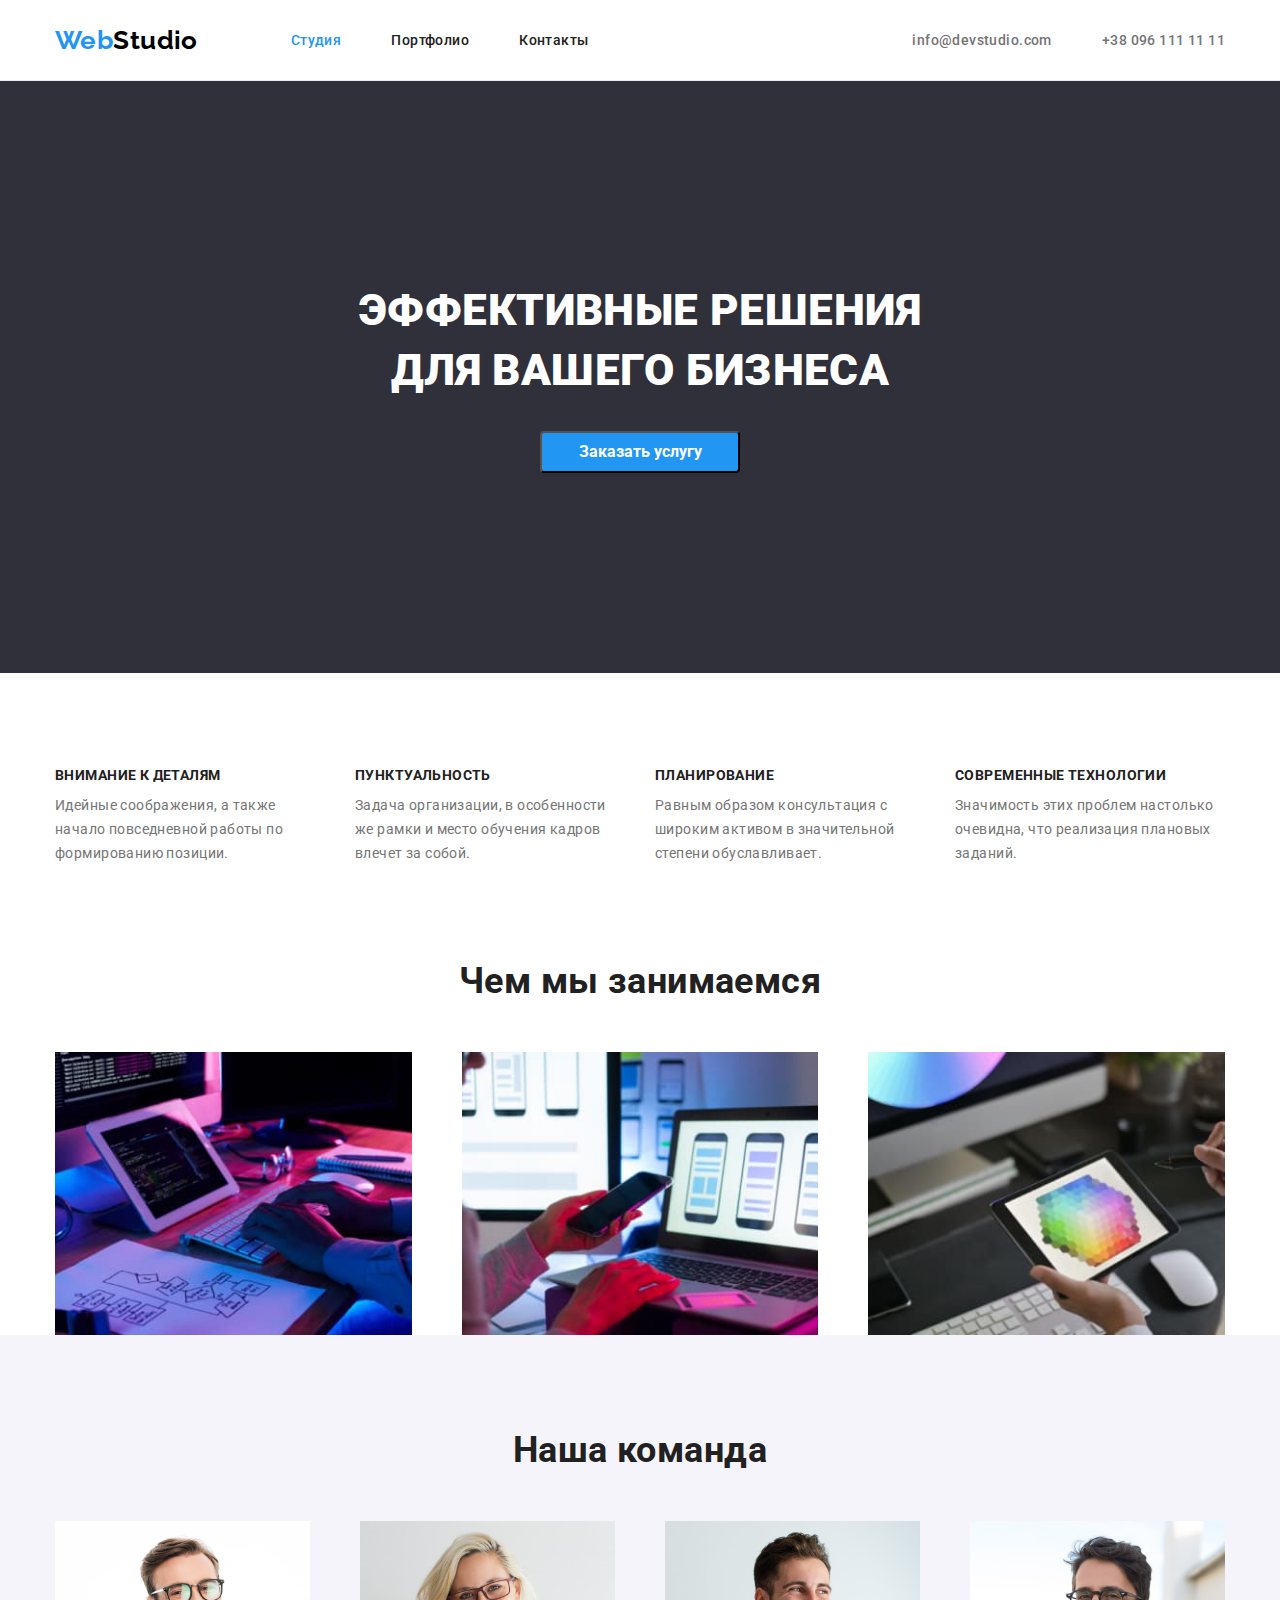
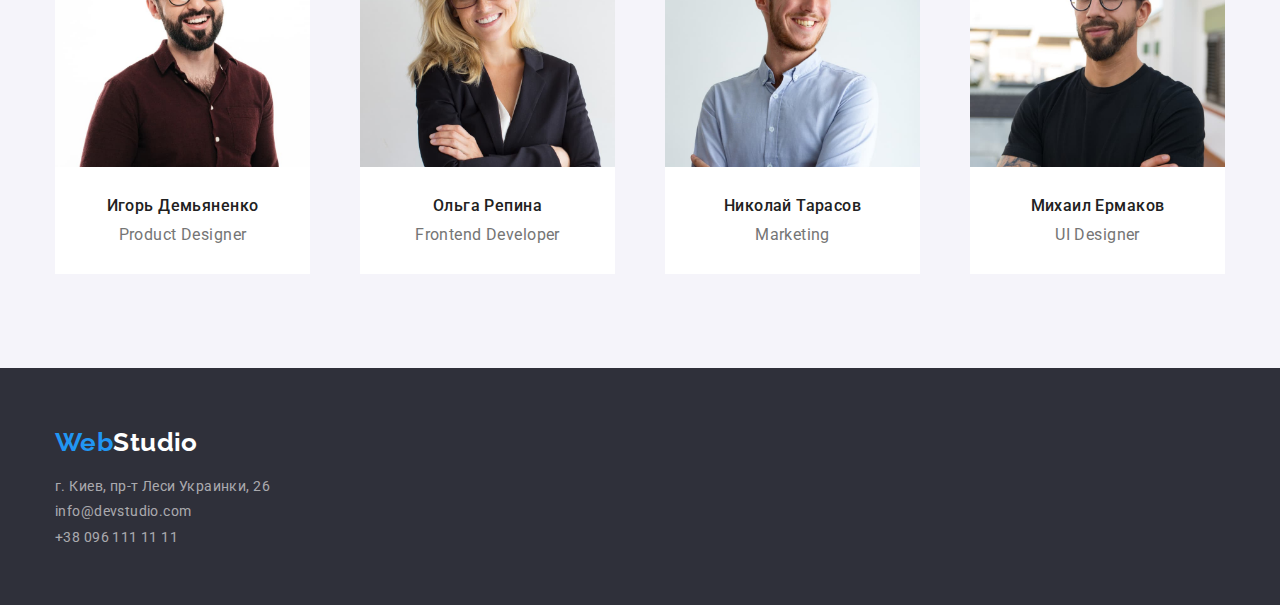
==== index.html @ a9ba1014 "перенос информации дз3" ====
<!DOCTYPE html>
<html lang="ru">

<head>
    <meta charset="UTF-8">
    <meta http-equiv="X-UA-Compatible" content="IE=edge">
    <meta name="viewport" content="width=, initial-scale=1.0">
    <title>WebStudio</title>
    <link rel="preconnect" href="https://fonts.googleapis.com">
    <link rel="preconnect" href="https://fonts.gstatic.com" crossorigin>
    <link
        href="https://fonts.googleapis.com/css2?family=Raleway:wght@700&family=Roboto:wght@400;500;700;900&display=swap"
        rel="stylesheet">
    <link rel="stylesheet"
        href="https://cdnjs.cloudflare.com/ajax/libs/modern-normalize/1.1.0/modern-normalize.min.css">
    <link rel="stylesheet" href="./css/style.css">
</head>

    <body> 
        
            <header class="header">
                <div class="conteiner header-second">
                    <nav class="site-nav">
                        <a href="/" class=logo><span class="logo-color">Web</span>Studio</a>
                        <ul class="list list-nav">
                            <li class="link-header"><a href="./index.html" class="link current">Студия</a></li>
                            <li class="link-header"><a href="./portfolio.html" class="link">Портфолио</a></li>
                            <li class="link-header"><a href="/" class="link">Контакты</a></li>
                        </ul>
                    
                    </nav>
                    
                    <ul class="lists">                    
                            <li class="link-header"> <a href="mailto:info@devstudio.com" class="list user">info@devstudio.com</a></li>
                            <li class="link-header"><a href="tel:+380961111111" class="list user">+38 096 111 11 11</a></li>                  
                        
                    </ul>
                </div>
                
            
            </header>
                    
        

        <main>
            <!--Герой-->
            
                <section class="hero">
                    <div class="conteiner">
                        <h1 class="hero-title">Эффективные решения <br> для вашего бизнеса</h1>
                        <button type="button" class="button"> Заказать услугу</button>
                    </div>                    
                
                </section>
            
            
            <!--Преимущества-->
            
                <section class="section feature-section">
                    <div class="conteiner">
                        <ul class="feature-list list">
                            <li class="item">
                                <h3 class="title">Внимание к деталям</h3>
                                <p class="text">Идейные соображения, а также начало повседневной работы по формированию позиции.
                                </p>
                            </li>
                            <li class="item">
                                <h3 class="title">Пунктуальность</h3>
                                <p class="text">Задача организации, в особенности же рамки и место обучения кадров влечет за
                                    собой.
                                </p>
                            </li>
                            <li class="item">
                                <h3 class="title">Планирование</h3>
                                <p class="text">Равным образом консультация с широким активом в значительной степени
                                    обуславливает.
                                </p>
                            </li>
                            <li class="item">
                                <h3 class="title">Современные технологии</h3>
                                <p class="text">Значимость этих проблем настолько очевидна, что реализация плановых заданий.</p>
                            </li>
                        
                        </ul>
                    </div>
                    
                </section>
            
            
            <!--Примеры работ-->
            
                <section class="section works">
                    <div class="conteiner">
                        <h2 class="section-title">Чем мы занимаемся</h2>
                        <ul class="list card-set">
                            <li class="card"><img src="./images/box1.jpg" alt="версия для компьютера" width="370">
                            </li>
                                
                            <li class="card"> <a href=""><img src="./images/box2.jpg" alt="версия для телефона" width="370"></a>
                        
                            </li>
                            <li class="card"><a href=""><img src="./images/box3.jpg" alt="версия для планшета" width="370"></a>
                        
                            </li>
                        </ul>
                    </div>
                    
                </section>
            
            
            <!--Наша команда-->
            
                <section class="team">
                    <div class="conteiner">
                        <h2 class="section-title">Наша команда</h2>
                        <ul class="list card-names">
                            <li class="names">
                                <img src="./images/img1.jpg" alt="фото Игоря Демьяненко" width="270">
                                <div class="card-contant">
                                    <h3 class="name">Игорь Демьяненко</h3>
                                    <p class="post">Product Designer</p>
                                </div>
                        
                            </li>
                            <li class="names">
                                <img src="./images/img2.jpg" alt="фото Ольги Репиной" width="270">
                                <div class="card-contant">
                                    <h3 class="name">Ольга Репина</h3>
                                    <p class="post">Frontend Developer</p>
                                </div>
                                    
                        
                        
                            </li>
                            <li class="names">
                                <img src="./images/img3.jpg" alt="фото Николая Тарасова" width="270">
                                <div class="card-contant">
                                    <h3 class="name">Николай Тарасов</h3>
                                    <p class="post">Marketing</p>
                                </div>
                        
                            </li>
                            <li class="names">
                                <img src="./images/img4.jpg" alt="фото Михаила Ермакова" width="270">
                                <div class="card-contant">
                                    <h3 class="name">Михаил Ермаков</h3>
                                    <p class="post">UI Designer</p>
                                </div>
                        
                            </li>
                        </ul>
                    </div>
                    
                </section>
            
            
        </main>
        <!--Футер-->
        
            <footer class="footer">
                <div class="conteiner">
                    <a href="/" class="footer-logo"><span class="logo-color">Web</span>Studio</a>
                    <address class="address">
                        <span class="footer-link">г. Киев, пр-т Леси Украинки, 26</span> 
                        <a href="mailto:info@devstudio.com" class="footer-link">info@devstudio.com</a>
                        <a href="tel:+380961111111" class="footer-link">+38 096 111 11 11</a>
                    </address>
                </div>               
            
            </footer>
        
        

    </body>


</html>
---- css/style.css ----
/* основной цвет  #757575* */
/* вторичный цвет #212121* /
/* цвет фона  #E5E5E5*/
/* вторичный цвет фона  2F303A*/
/* цвет в хутуре rgb(0, 0, 0, 0.2) */
/* акцент 2196F3*/

:root {
  --primary-text-color: #757575;
  --title-text-color: #212121;
  --primary-bg-color: #ffffff;
  --secondary-bg-color: #2f303a;
  --accent: #2196f3;
}
/* общие свойства */
body {
  background-color: var(--primary-bg-color);
  color: var(--primary-text-color);
  font-family: Roboto, sans-serif;
  font-weight: 400;
  font-size: 14px;
  letter-spacing: 0.03em;
}
.conteiner {
  margin-left: auto;
  margin-right: auto;
  width: 1200px;
  padding: 0 15px;
}

img {
  display: block;
  max-width: 100%;
  height: auto;
}

.list {
  list-style: none;
}

/* хедер */
.header {
  border-bottom: 1px solid #ececec;
}
.header-second {
  display: flex;
}

.logo {
  display: flex;
  align-items: center;
  color: #000000;
  font-family: Raleway, sans-serif;
  font-weight: 700;
  font-size: 26px;
  line-height: 1.19;
  text-decoration: none;
  margin-right: 93px;
}
.logo-color {
  color: var(--accent);
}

.lists {
  display: flex;
  align-items: center;
  padding-left: 0px;
  list-style: none;
  margin: 0 0 0 auto;
}

.user {
  display: flex;
  align-items: center;
  color: var(--primary-text-color);
  font-weight: 500;
  font-size: 14px;
  padding-top: 32px;
  padding-bottom: 32px;
  text-decoration: none;
}

.user:hover {
  color: var(--accent);
}
.link-header {
  margin: 0 0 0 50px;
}
.link-header:first-child {
  margin-left: 0;
}

/* Навигация */
.site-nav {
  display: flex;
}
.list-nav {
  padding-left: 0px;
  display: flex;
  align-items: center;
  color: var(--title-text-color);
  margin: 0;
}

.site-nav .link:hover,
.site-nav .link.current {
  color: var(--accent);
}

.link {
  display: flex;
  align-items: center;
  color: var(--title-text-color);
  font-weight: 500;
  font-size: 14px;
  line-height: 1.17;
  text-decoration: none;
  padding-top: 32px;
  padding-bottom: 32px;
}

/* Герой */

.hero {
  background-color: var(--secondary-bg-color);
  padding-top: 200px;
  padding-bottom: 200px;
  text-align: center;
}

.hero-title {
  color: #ffffff;
  font-weight: 900;
  font-size: 44px;
  line-height: 1.36;
  text-transform: uppercase;
  margin-top: 0;
  margin-bottom: 30px;
}
.button {
  color: var(--primary-bg-color);
  background-color: var(--accent);
  font-weight: 700;
  font-size: 16px;
  width: 200px;
  padding: 10px 32px;
  border-radius: 4px;
  cursor: pointer;
  box-sizing: border-box;
}
.button:hover,
.button:focus {
  background-color: #188ce8;
}

/* Секция */

.section {
  display: block;
}
.section-title {
  color: var(--title-text-color);
  font-weight: 700;
  font-size: 36px;
  line-height: 1.17;
  text-align: center;
  margin-top: 0;
  margin-bottom: 50px;
}

/* Преимущества */

.visually-hidden {
  position: absolute;
  clip: rect(0 0 0 0);
  width: 1px;
  height: 1px;
  margin: -1px;
}
.feature-section {
  padding-top: 94px;
}

.feature-list {
  display: flex;
  padding-left: 0px;
  margin-top: 0;
  margin-bottom: 0;
}
.feature-list > .item {
  width: 270px;
  margin-left: 30px;
}
.feature-list > .item:first-child {
  margin-left: 0;
}

.feature-list .title {
  color: var(--title-text-color);
  font-weight: 700;
  font-size: 14px;
  line-height: 1.17;
  text-transform: uppercase;
  margin-top: 0;
  margin-bottom: 0;
  padding: 0;
  margin-bottom: 10px;
}
.feature-list .text {
  color: var(--primary-text-color);
  font-weight: 400;
  font-size: 14px;
  line-height: 1.71;
  margin-top: 0;
  margin-bottom: 0;
  padding: 0;
}

/* Примеры работ */
.works {
  padding-top: 94px;
}

.card-set {
  display: flex;
  padding: 0;
  margin: 0;
}
.card-set > .card {
  margin-left: 50px;
}
.card-set > .card:first-child {
  margin-left: 0;
}

/* Наша команда */

.team {
  background-color: #f5f4fa;
  display: flex;
  padding-top: 94px;
  padding-bottom: 94px;
}
.card-contant {
  padding-top: 30px;
  padding-bottom: 30px;
  text-align: center;
  background: #ffffff;
}
.card-names {
  display: flex;

  padding: 0;
  margin: 0;
  border: #f5f4fa;
}
.card-names > .names {
  margin-left: 50px;
}
.card-names > .names:first-child {
  margin-left: 0;
}

.name {
  color: var(--title-text-color);
  font-size: 16px;
  font-weight: 500;
  line-height: 1.17;
  margin: 0 0 10px 0;
}
.post {
  color: var(--primary-text-color);
  font-size: 16px;
  font-weight: 400;
  line-height: 1.17;
  margin: 0;
}

/* футер */
.footer {
  background-color: #2f303a;
  padding-top: 60px;
  padding-bottom: 60px;
}
.footer-logo {
  display: flex;
  align-items: center;
  color: #ffffff;
  font-family: Raleway, sans-serif;
  font-weight: 700;
  font-size: 26px;
  text-decoration: none;
  margin: 0;
}

.address {
  color: #ffffff;
  font-size: 14px;
  font-style: normal;
  display: block;
  margin-top: 20px;
}
.footer-link {
  color: rgba(255, 255, 255, 0.6);
  font-size: 14px;
  font-weight: 400;
  line-height: 1.17;
  text-decoration: none;
  display: block;
  margin-bottom: 9px;
}
.footer-link:last-child {
  margin-bottom: 0;
}
/* Портфолио */
.portfolio {
  background-color: #ffffff;
  padding-top: 94px;
  padding-bottom: 94px;
}
.first {
  display: flex;
  justify-content: center;
  margin: 0;
}

.filtr {
  background-color: #f5f4fa;
  padding: 6px 22px;
  border-radius: 0;
}
.portfolio-button {
  margin-left: 8px;
}
.portfolio-button:first-child {
  margin-left: 0;
}

.filtr:hover,
.filtr:focus {
  background-color: var(--accent);
  color: #ffffff;
}
.card-cont > .title {
  color: var(--title-text-color);
  font-size: 18px;
  font-weight: 700;
  line-height: 2;
  margin: 0;
  padding: 0;
}
.description {
  color: var(--primary-text-color);
  font-weight: 400;
  font-size: 16px;
  line-height: 1.88;
  margin: 0;
  padding: 0;
}

.currents {
  color: var(--primary-bg-color);
  background-color: var(--accent);
}

.second {
  list-style: none;
  display: flex;
  flex-wrap: wrap;
  padding-top: 34px;
  margin-left: -30px;
  margin-top: -30px;
}
.second > .filtrs {
  flex-basis: calc(100% / 3-30px);
  margin-left: 30px;
  margin-top: 30px;
}
.card-cont {
  padding: 20px 24px;
}
.card-cont > .title {
  margin: 0 0 4px 0;
  padding: 0;
}
.card-cont > .description {
  margin: 0;
}
.links {
  text-decoration: none;
}
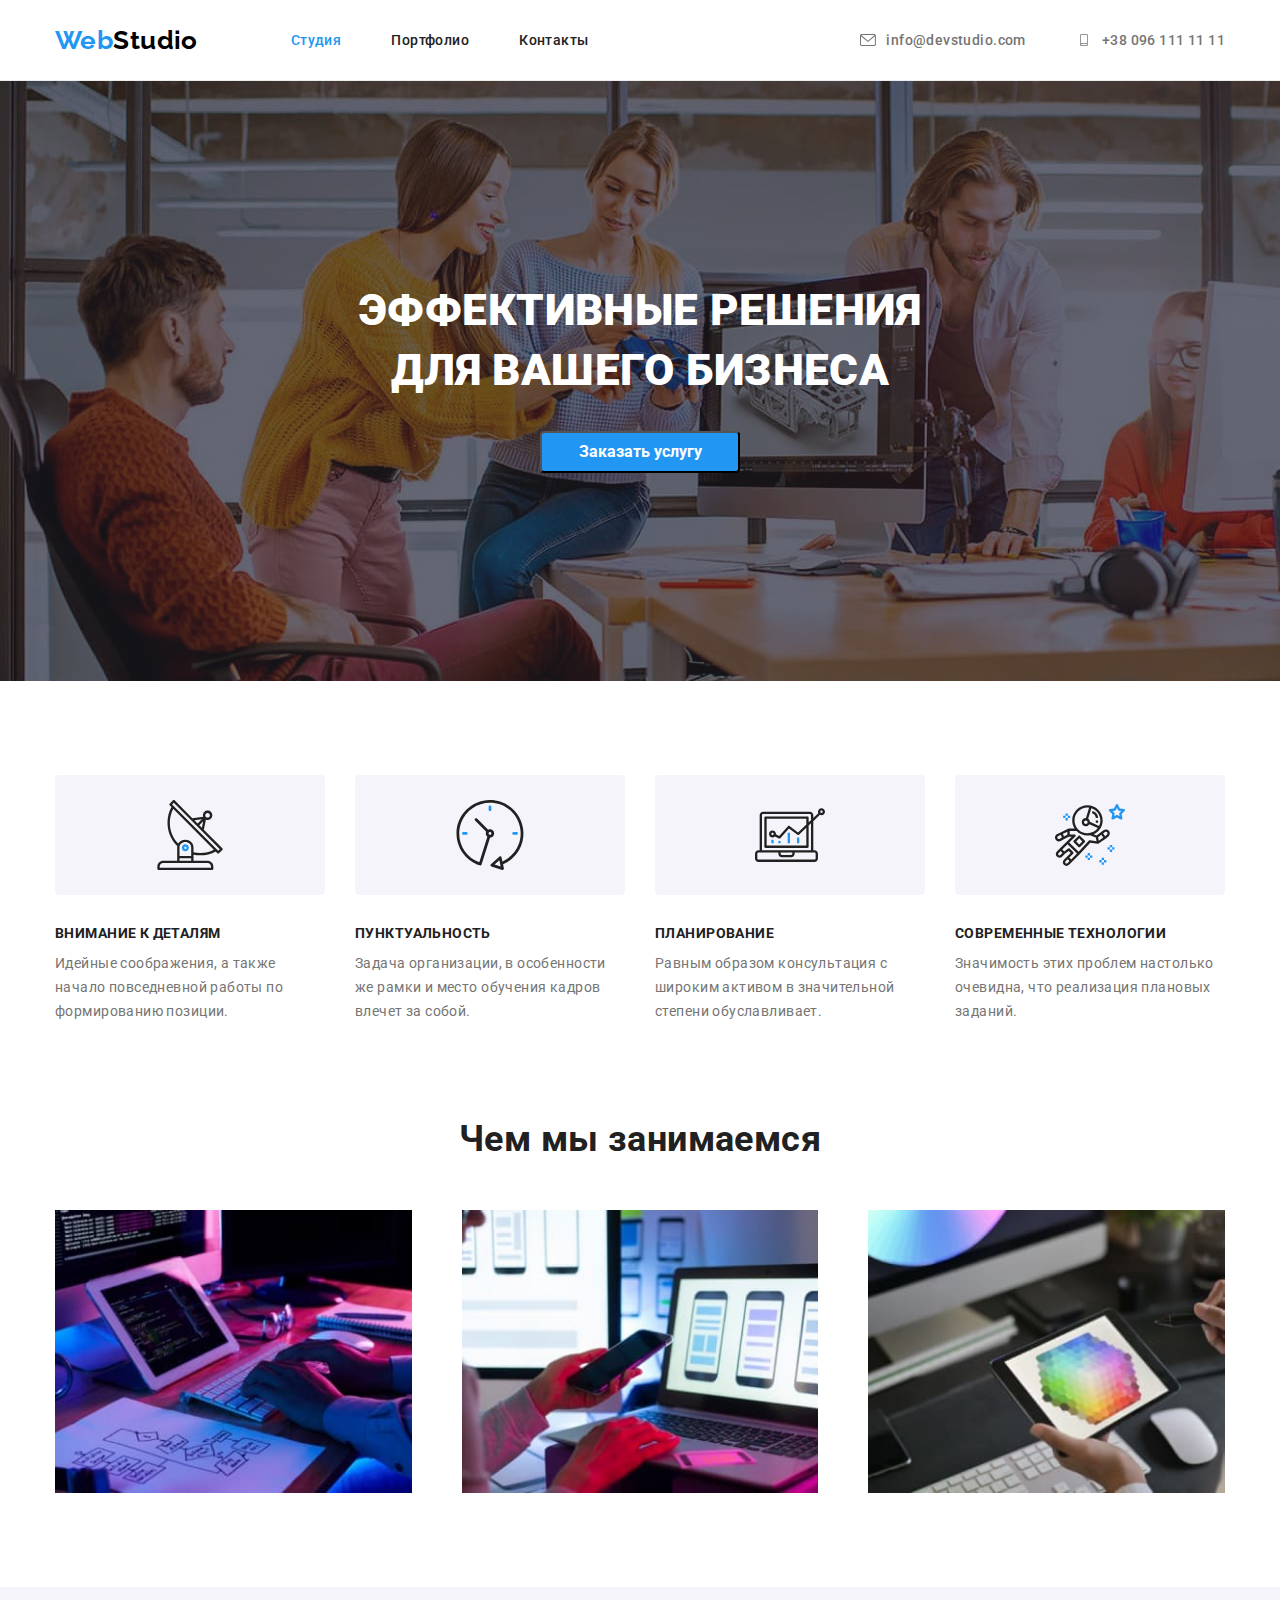
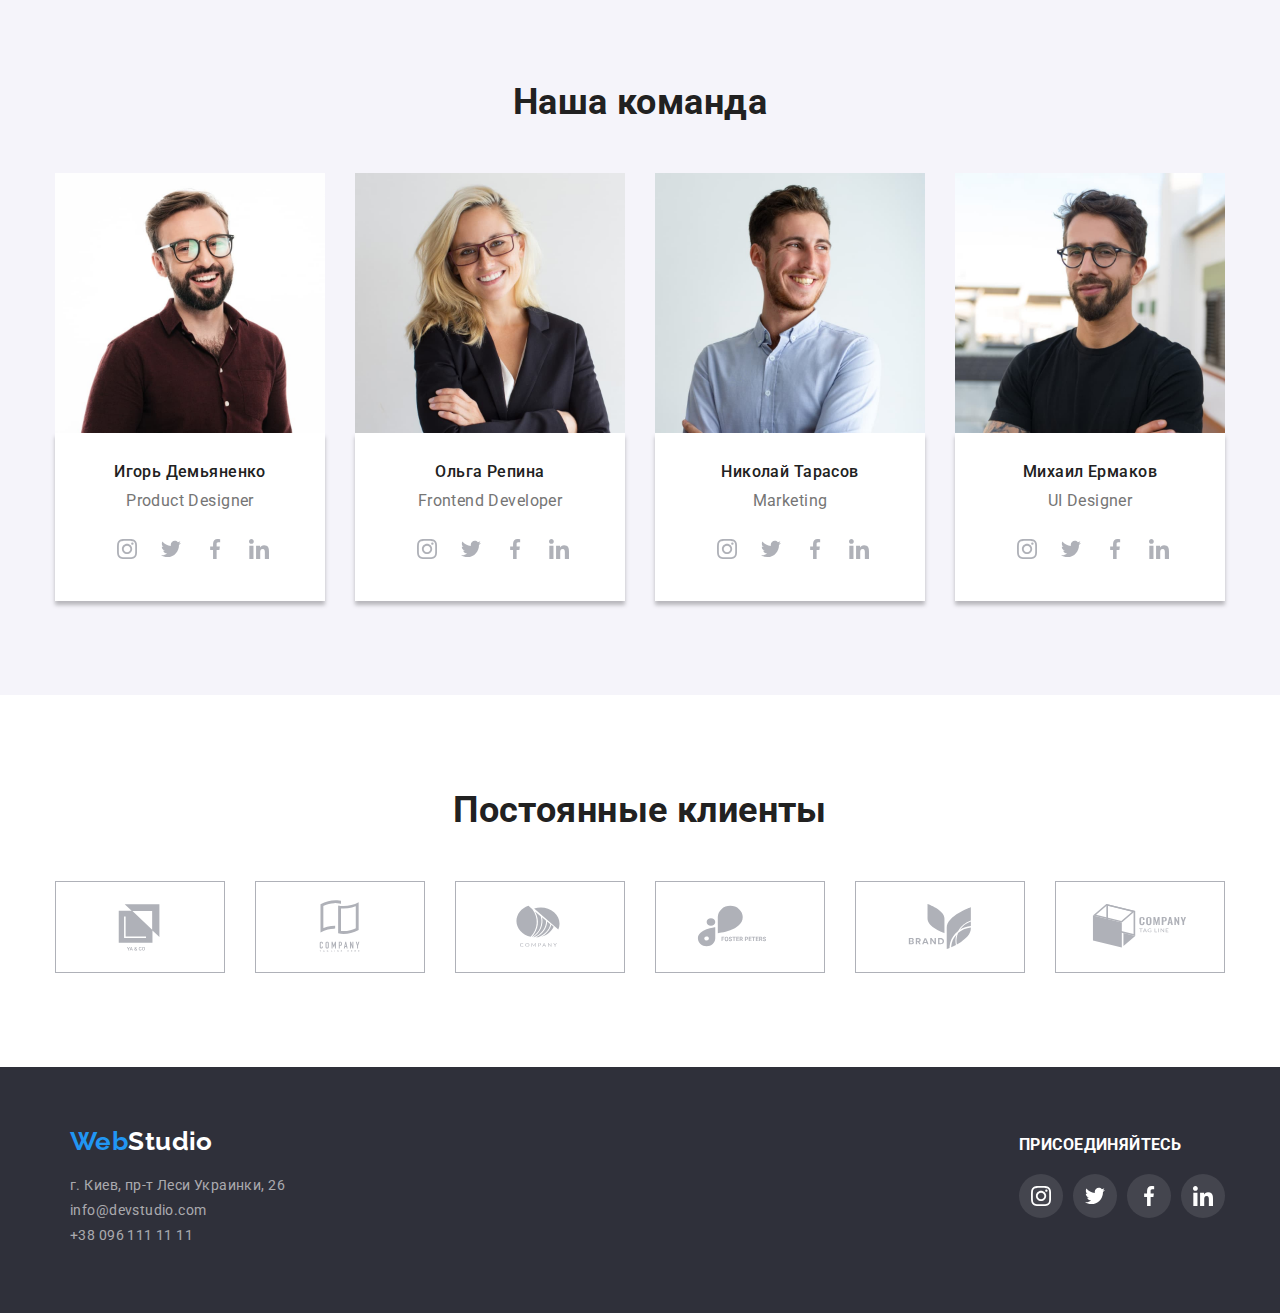
==== commit d5012ac5: "добавление иконок и картинки герою" ====
--- a/index.html
+++ b/index.html
@@ -30,9 +30,22 @@
                     
                     </nav>
                     
-                    <ul class="lists">                    
-                            <li class="link-header"> <a href="mailto:info@devstudio.com" class="list user">info@devstudio.com</a></li>
-                            <li class="link-header"><a href="tel:+380961111111" class="list user">+38 096 111 11 11</a></li>                  
+                    <ul class="lists ">                    
+                            <li class="link-header">
+                                <a href="mailto:info@devstudio.com" class="list user">
+                                    <svg class="link-icon ">
+                                        <use href="./images/sprite.svg#icon-envelope"></use>
+                                    </svg>
+                                    info@devstudio.com
+                                </a>
+                            </li>
+                            <li class="link-header ">
+                                <a href="tel:+380961111111" class="list user">
+                                <svg class="link-icon">
+                                    <use href="./images/sprite.svg#icon-smartphone"></use>
+                                </svg>+38 096 111 11 11
+                            </a>
+                            </li>                  
                         
                     </ul>
                 </div>
@@ -60,23 +73,45 @@
                     <div class="conteiner">
                         <ul class="feature-list list">
                             <li class="item">
+                                <div class="icon-list">
+                                    <svg class="feature-icon">
+                                        <use href="./images/sprite.svg#icon-antenna"></use>
+                                    </svg>
+                                </div>
+                                
                                 <h3 class="title">Внимание к деталям</h3>
                                 <p class="text">Идейные соображения, а также начало повседневной работы по формированию позиции.
                                 </p>
                             </li>
                             <li class="item">
+                                <div class="icon-list">
+                                    <svg class="feature-icon">
+                                        <use href="./images/sprite.svg#icon-clock"></use>
+                                    </svg>
+                                </div>                                
                                 <h3 class="title">Пунктуальность</h3>
                                 <p class="text">Задача организации, в особенности же рамки и место обучения кадров влечет за
                                     собой.
                                 </p>
                             </li>
                             <li class="item">
+                                <div class="icon-list">
+                                    <svg class="feature-icon">
+                                        <use href="./images/sprite.svg#icon-diagram"></use>
+                                    </svg>
+                                </div>
+                                
                                 <h3 class="title">Планирование</h3>
                                 <p class="text">Равным образом консультация с широким активом в значительной степени
                                     обуславливает.
                                 </p>
                             </li>
                             <li class="item">
+                                <div class="icon-list">
+                                    <svg class="feature-icon">
+                                        <use href="./images/sprite.svg#icon-astronaut"></use>
+                                    </svg>
+                                </div>                                
                                 <h3 class="title">Современные технологии</h3>
                                 <p class="text">Значимость этих проблем настолько очевидна, что реализация плановых заданий.</p>
                             </li>
@@ -119,7 +154,38 @@
                                 <div class="card-contant">
                                     <h3 class="name">Игорь Демьяненко</h3>
                                     <p class="post">Product Designer</p>
-                                </div>
+                                    <ul class="team-soc">
+                                        <li class="team-child">
+                                            <a href="" class="soc-link">
+                                                <svg class="team-icon">
+                                                    <use href="./images/sprite.svg#icon-instagram"></use>
+                                                </svg>
+                                            </a>
+                                        </li>
+                                        <li>
+                                            <a href="" class="soc-link">
+                                                <svg class="team-icon">
+                                                    <use href="./images/sprite.svg#icon-twitter"></use>
+                                                </svg>
+                                            </a>
+                                        </li>
+                                        <li>
+                                            <a href="" class="soc-link">
+                                                <svg class="team-icon">
+                                                    <use href="./images/sprite.svg#icon-facebook"></use>
+                                                </svg>
+                                            </a>
+                                        </li>
+                                        <li>
+                                            <a href="" class="soc-link">
+                                                <svg class="team-icon">
+                                                    <use href="./images/sprite.svg#icon-linkedin"></use>
+                                                </svg>
+                                            </a>
+                                        </li>
+                                    </ul>
+                                </div>
+                                
                         
                             </li>
                             <li class="names">
@@ -127,6 +193,36 @@
                                 <div class="card-contant">
                                     <h3 class="name">Ольга Репина</h3>
                                     <p class="post">Frontend Developer</p>
+                                    <ul class="team-soc">
+                                        <li>
+                                            <a href="" class="soc-link">
+                                                <svg class="team-icon">
+                                                    <use href="./images/sprite.svg#icon-instagram"></use>
+                                                </svg>
+                                            </a>
+                                        </li>
+                                        <li>
+                                            <a href="" class="soc-link">
+                                                <svg class="team-icon">
+                                                    <use href="./images/sprite.svg#icon-twitter"></use>
+                                                </svg>
+                                            </a>
+                                        </li>
+                                        <li>
+                                            <a href="" class="soc-link">
+                                                <svg class="team-icon">
+                                                    <use href="./images/sprite.svg#icon-facebook"></use>
+                                                </svg>
+                                            </a>
+                                        </li>
+                                        <li>
+                                            <a href="" class="soc-link">
+                                                <svg class="team-icon">
+                                                    <use href="./images/sprite.svg#icon-linkedin"></use>
+                                                </svg>
+                                            </a>
+                                        </li>
+                                    </ul>
                                 </div>
                                     
                         
@@ -137,6 +233,36 @@
                                 <div class="card-contant">
                                     <h3 class="name">Николай Тарасов</h3>
                                     <p class="post">Marketing</p>
+                                    <ul class="team-soc">
+                                        <li>
+                                            <a href="" class="soc-link">
+                                                <svg class="team-icon">
+                                                    <use href="./images/sprite.svg#icon-instagram"></use>
+                                                </svg>
+                                            </a>
+                                        </li>
+                                        <li>
+                                            <a href="" class="soc-link">
+                                                <svg class="team-icon">
+                                                    <use href="./images/sprite.svg#icon-twitter"></use>
+                                                </svg>
+                                            </a>
+                                        </li>
+                                        <li>
+                                            <a href="" class="soc-link">
+                                                <svg class="team-icon">
+                                                    <use href="./images/sprite.svg#icon-facebook"></use>
+                                                </svg>
+                                            </a>
+                                        </li>
+                                        <li>
+                                            <a href="" class="soc-link">
+                                                <svg class="team-icon">
+                                                    <use href="./images/sprite.svg#icon-linkedin"></use>
+                                                </svg>
+                                            </a>
+                                        </li>
+                                    </ul>
                                 </div>
                         
                             </li>
@@ -145,12 +271,101 @@
                                 <div class="card-contant">
                                     <h3 class="name">Михаил Ермаков</h3>
                                     <p class="post">UI Designer</p>
+                                    <ul class="team-soc">
+                                        <li>
+                                            <a href=""class="soc-link">
+                                                <svg class="team-icon">
+                                                    <use href="./images/sprite.svg#icon-instagram"></use>
+                                                </svg>
+                                            </a>
+                                        </li>
+                                        <li>
+                                            <a href="" class="soc-link">
+                                                <svg class="team-icon">
+                                                    <use href="./images/sprite.svg#icon-twitter"></use>
+                                                </svg>
+                                            </a>
+                                        </li>
+                                        <li>
+                                            <a href="" class="soc-link">
+                                                <svg class="team-icon">
+                                                    <use href="./images/sprite.svg#icon-facebook"></use>
+                                                </svg>
+                                            </a>
+                                        </li>
+                                        <li>
+                                            <a href="" class="soc-link">
+                                                <svg class="team-icon">
+                                                    <use href="./images/sprite.svg#icon-linkedin"></use>
+                                                </svg>
+                                            </a>
+                                        </li>
+                                    </ul>
                                 </div>
                         
                             </li>
                         </ul>
                     </div>
                     
+                </section>
+
+                <section class="clients">
+                   <div class="conteiner">
+                    <h2 class="section-title">Постоянные клиенты</h2>
+                    <ul class="list card-clients">
+                        <li class="card">
+                            <a href="" class="link-logo">
+                            <svg class="logo-icon">
+                                <use href="./images/sprite.svg#icon-Logo1"></use>
+                            </svg>
+                        </a>
+                        </li>
+                    
+                        <li class="card">
+                            <a href="" class="link-logo">
+                            <svg class="logo-icon">
+                                <use href="./images/sprite.svg#icon-Logo2"></use>
+                            </svg>
+                        </a>
+                    
+                        </li>
+                        <li class="card">
+                            <a href="" class="link-logo">
+                            <svg class="logo-icon">
+                                <use href="./images/sprite.svg#icon-Logo3"></use>
+                            </svg>
+                        </a>
+                    
+                        </li>
+                        <li class="card">
+                            <a href="" class="link-logo">
+                                <svg class="logo-icon">
+                                    <use href="./images/sprite.svg#icon-Logo4"></use>
+                                </svg>
+                            </a>
+                        
+                        </li>
+                        <li class="card">
+                            <a href="" class="link-logo">
+                                <svg class="logo-icon">
+                                    <use href="./images/sprite.svg#icon-Logo5"></use>
+                                </svg>
+                            </a>
+                        
+                        </li>
+                        <li class="card">
+                            <a href="" class="link-logo">
+                                <svg class="logo-icon">
+                                    <use href="./images/sprite.svg#icon-Logo6"></use>
+                                </svg>
+                            </a>
+                        
+                        </li>
+                    </ul>
+
+                   </div>
+
+
                 </section>
             
             
@@ -158,15 +373,50 @@
         <!--Футер-->
         
             <footer class="footer">
-                <div class="conteiner">
+                <div class="conteiner footer-conteiner">
+                <div class="conteiner ">
                     <a href="/" class="footer-logo"><span class="logo-color">Web</span>Studio</a>
                     <address class="address">
-                        <span class="footer-link">г. Киев, пр-т Леси Украинки, 26</span> 
+                        <span class="footer-link">г. Киев, пр-т Леси Украинки, 26</span>
                         <a href="mailto:info@devstudio.com" class="footer-link">info@devstudio.com</a>
                         <a href="tel:+380961111111" class="footer-link">+38 096 111 11 11</a>
                     </address>
-                </div>               
-            
+                </div>
+                <div class="footer-icon">
+                    <p class="title-footer">ПРИСОЕДИНЯЙТЕСЬ</p>
+                    <ul class="footer-soc">
+                        <li class="footer-list">
+                            <a href="" class="footer-links">
+                                <svg class="footer-icons">
+                                    <use href="./images/sprite.svg#icon-instagram"></use>
+                                </svg>
+                            </a>
+                        </li>
+                        <li class="footer-list">
+                            <a href="" class="footer-links">
+                                <svg class="footer-icons">
+                                    <use href="./images/sprite.svg#icon-twitter"></use>
+                                </svg>
+                            </a>
+                        </li>
+                        <li class="footer-list">
+                            <a href="" class="footer-links">
+                                <svg class="footer-icons">
+                                    <use href="./images/sprite.svg#icon-facebook"></use>
+                                </svg>
+                            </a>
+                        </li>
+                        <li class="footer-list">
+                            <a href="" class="footer-links">
+                                <svg class="footer-icons">
+                                    <use href="./images/sprite.svg#icon-linkedin"></use>
+                                </svg>
+                            </a>
+                        </li>
+                    </ul>
+                </div>
+                </div>
+                
             </footer>
         
         
--- a/css/style.css
+++ b/css/style.css
@@ -82,12 +82,23 @@
 
 .user:hover {
   color: var(--accent);
+  fill: var(--accent);
 }
 .link-header {
   margin: 0 0 0 50px;
 }
 .link-header:first-child {
   margin-left: 0;
+}
+.link-icon {
+  width: 16px;
+  height: 12px;
+  fill: var(--primary-text-color);
+  margin-right: 10px;
+}
+.link-icon:hover,
+.link-icon:focus {
+  fill: var(--accent);
 }
 
 /* Навигация */
@@ -122,10 +133,22 @@
 /* Герой */
 
 .hero {
-  background-color: var(--secondary-bg-color);
+  text-align: center;
+  max-width: 1600px;
+  min-height: 600px;
+  margin-left: auto;
+  margin-right: auto;
+  background-color: #c4c4c4;
+  background-image: linear-gradient(
+      to right,
+      rgba(47, 48, 58, 0.4),
+      rgba(47, 48, 58, 0.4)
+    ),
+    url(../images/hero.jpg);
+
+  background-size: cover;
   padding-top: 200px;
   padding-bottom: 200px;
-  text-align: center;
 }
 
 .hero-title {
@@ -169,6 +192,20 @@
 }
 
 /* Преимущества */
+.feature-icon {
+  width: 70px;
+  height: 70px;
+}
+.icon-list {
+  width: 270px;
+  height: 120px;
+  background-color: #f5f4fa;
+  display: flex;
+  justify-content: center;
+  align-items: center;
+  border-radius: 4px;
+  margin-bottom: 30px;
+}
 
 .visually-hidden {
   position: absolute;
@@ -219,6 +256,7 @@
 /* Примеры работ */
 .works {
   padding-top: 94px;
+  padding-bottom: 94px;
 }
 
 .card-set {
@@ -242,20 +280,19 @@
   padding-bottom: 94px;
 }
 .card-contant {
-  padding-top: 30px;
-  padding-bottom: 30px;
+  padding: 30px 10px;
   text-align: center;
   background: #ffffff;
+  box-shadow: 0 4px 4px 0 rgba(0, 0, 0, 0.25);
 }
 .card-names {
   display: flex;
-
   padding: 0;
   margin: 0;
   border: #f5f4fa;
 }
 .card-names > .names {
-  margin-left: 50px;
+  margin-left: 30px;
 }
 .card-names > .names:first-child {
   margin-left: 0;
@@ -275,6 +312,66 @@
   line-height: 1.17;
   margin: 0;
 }
+.team-soc {
+  display: flex;
+  align-items: center;
+  list-style: none;
+  margin: 16px 0 0 0;
+}
+.team-icon {
+  width: 20px;
+  height: 20px;
+}
+.soc-link {
+  display: flex;
+  justify-content: center;
+  align-items: center;
+  width: 44px;
+  height: 44px;
+  border-radius: 50%;
+  fill: #afb1b8;
+}
+.team-child {
+  background-color: white;
+}
+.soc-link:hover,
+.soc-link:focus {
+  fill: #ffffff;
+  background-color: var(--accent);
+}
+/* Наши клиенты */
+.clients {
+  padding-top: 94px;
+  padding-bottom: 94px;
+}
+.card-clients {
+  display: flex;
+  align-items: center;
+  justify-content: center;
+  padding: 0;
+  margin: 0 0 0 -30px;
+}
+.card {
+  margin: 0 0 0 30px;
+}
+.logo-icon {
+  width: 106px;
+  height: 60px;
+}
+.link-logo {
+  display: flex;
+  align-items: center;
+  justify-content: center;
+  width: 170px;
+  height: 92px;
+  fill: #afb1b8;
+  border: 1px solid #afb1b8;
+}
+.link-logo:hover,
+.link-logo:focus {
+  fill: var(--accent);
+  border: 1px solid var(--accent);
+}
 
 /* футер */
 .footer {
@@ -282,6 +379,11 @@
   padding-top: 60px;
   padding-bottom: 60px;
 }
+.footer-conteiner {
+  display: flex;
+  align-items: baseline;
+}
+
 .footer-logo {
   display: flex;
   align-items: center;
@@ -309,9 +411,55 @@
   display: block;
   margin-bottom: 9px;
 }
-.footer-link:last-child {
-  margin-bottom: 0;
-}
+.footer-icon {
+  display: block;
+  margin-left: 70px;
+}
+
+.footer-icons {
+  width: 20px;
+  height: 20px;
+  fill: #ffffff;
+}
+
+.title-footer {
+  font-family: Roboto, sans-serif;
+  font-weight: 700;
+  font-size: 16px;
+  line-height: 1.2;
+  text-transform: uppercase;
+  margin: 0 0 20px 0;
+  color: #ffffff;
+}
+.footer-soc {
+  display: flex;
+  justify-content: center;
+  align-items: center;
+  margin: 0;
+  padding: 0;
+}
+.footer-list {
+  display: flex;
+  margin: 0;
+}
+.footer-list:not(:last-child) {
+  margin-right: 10px;
+}
+
+.footer-links {
+  display: inline-flex;
+  justify-content: center;
+  align-items: center;
+  width: 44px;
+  height: 44px;
+  background-color: rgba(255, 255, 255, 0.1);
+  color: var(--second-white-color);
+  border-radius: 50%;
+}
+.footer-links:hover {
+  background-color: var(--accent);
+}
+
 /* Портфолио */
 .portfolio {
   background-color: #ffffff;
@@ -321,7 +469,8 @@
 .first {
   display: flex;
   justify-content: center;
-  margin: 0;
+  padding: 0;
+  margin: 0 0 50px 0;
 }
 
 .filtr {
@@ -367,9 +516,17 @@
   list-style: none;
   display: flex;
   flex-wrap: wrap;
-  padding-top: 34px;
+  margin-bottom: 0;
+  padding-left: 0;
   margin-left: -30px;
   margin-top: -30px;
+}
+.filtrs:hover {
+  box-shadow: 0 4px 4px 0 rgba(0, 0, 0, 0.25);
+}
+.portfolio-button:hover,
+.portfolio-button:focus {
+  box-shadow: 0 4px 4px 0 rgba(0, 0, 0, 0.25);
 }
 .second > .filtrs {
   flex-basis: calc(100% / 3-30px);
@@ -378,13 +535,13 @@
 }
 .card-cont {
   padding: 20px 24px;
+  margin: 0;
+  border-bottom: 1px solid rgba(238, 238, 238, 1);
+  border-left: 1px solid rgba(238, 238, 238, 1);
+  border-right: 1px solid rgba(238, 238, 238, 1);
 }
 .card-cont > .title {
   margin: 0 0 4px 0;
-  padding: 0;
-}
-.card-cont > .description {
-  margin: 0;
 }
 .links {
   text-decoration: none;
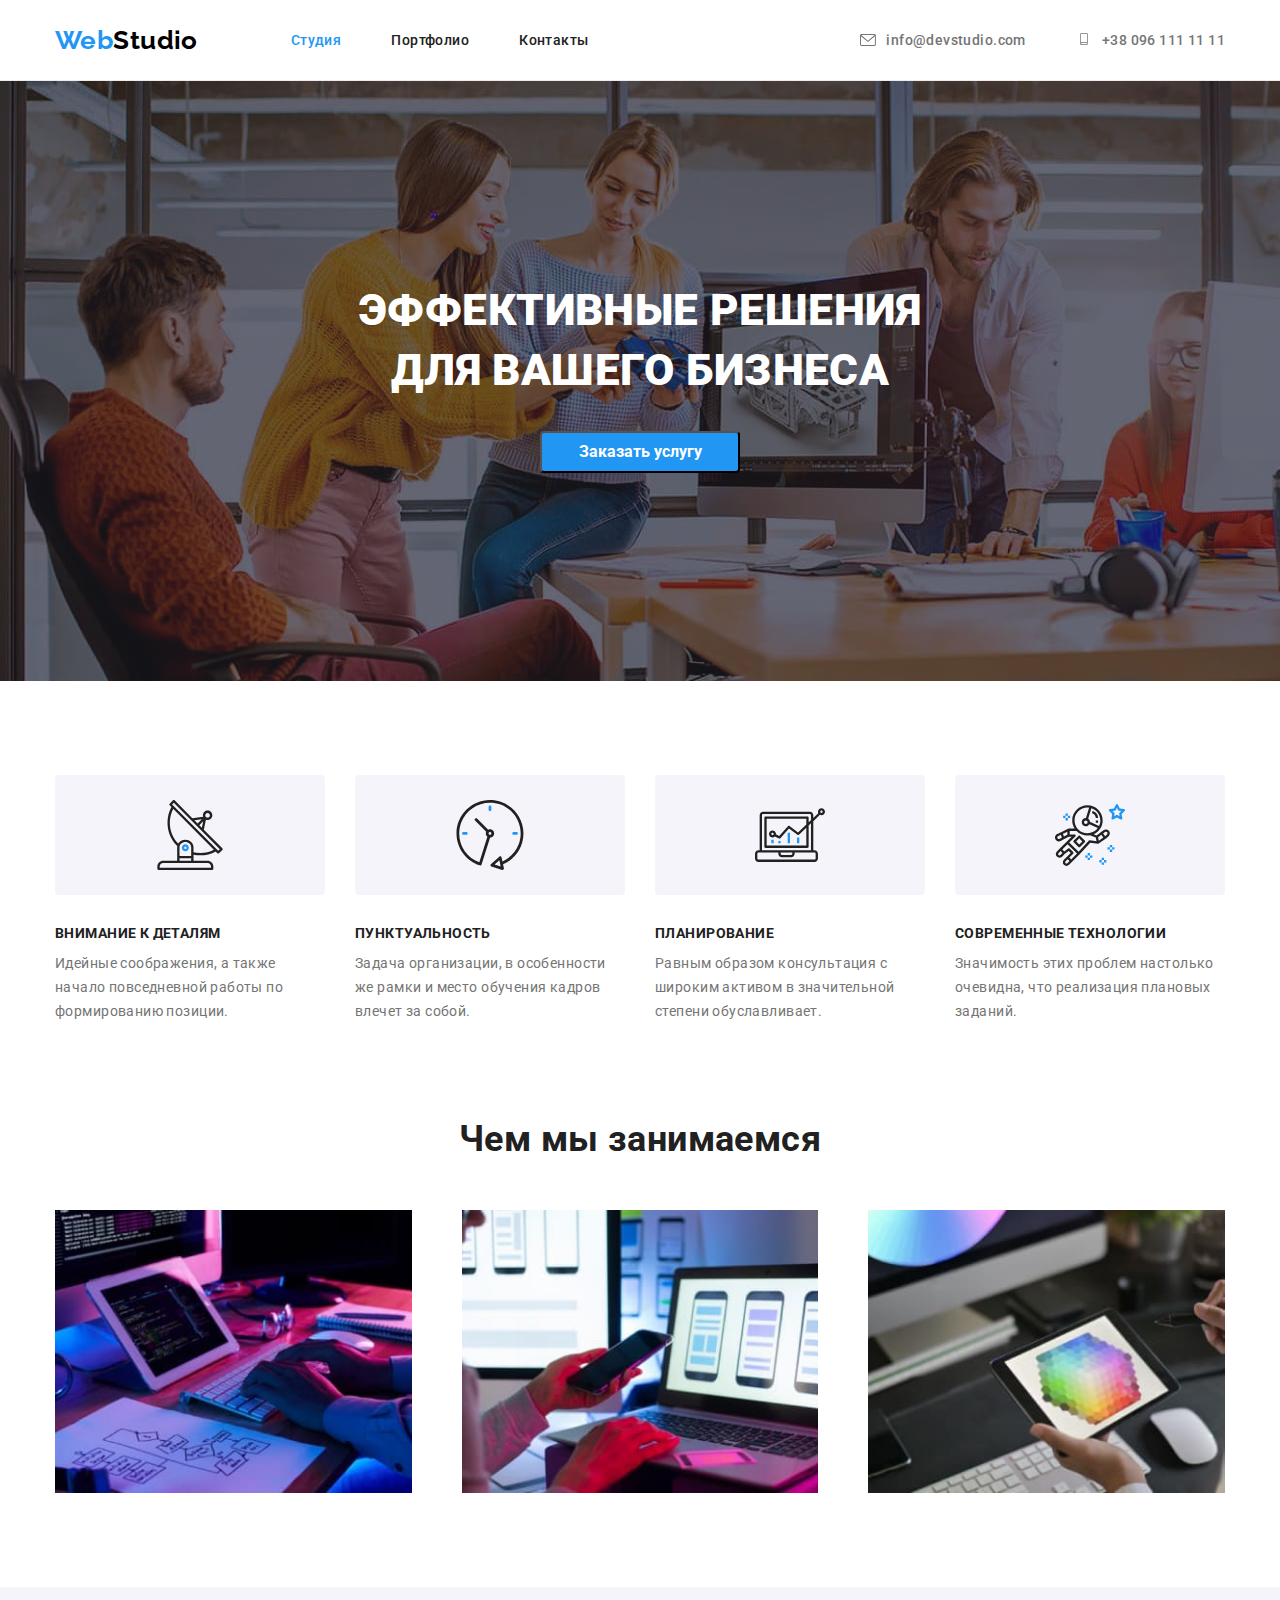
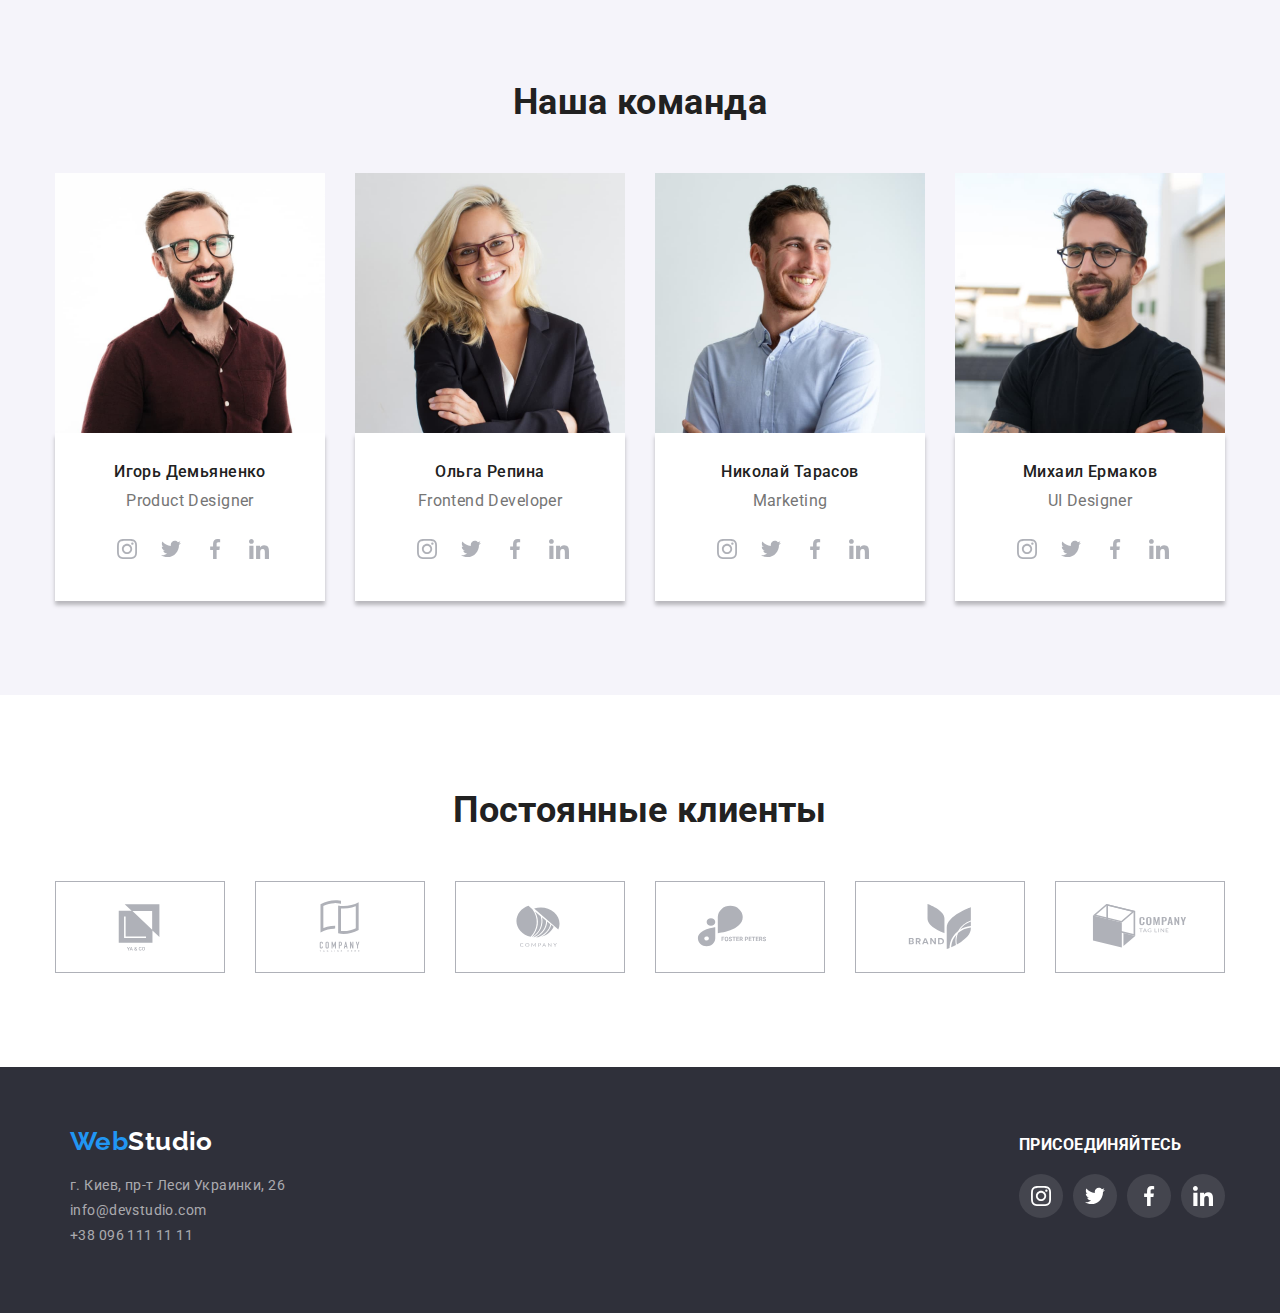
==== commit df5c7b51: "исправление хедера изменение цвета при ховере" ====
--- a/index.html
+++ b/index.html
@@ -30,7 +30,7 @@
                     
                     </nav>
                     
-                    <ul class="lists ">                    
+                    <ul class="lists">                    
                             <li class="link-header">
                                 <a href="mailto:info@devstudio.com" class="list user">
                                     <svg class="link-icon ">
@@ -41,9 +41,12 @@
                             </li>
                             <li class="link-header ">
                                 <a href="tel:+380961111111" class="list user">
-                                <svg class="link-icon">
-                                    <use href="./images/sprite.svg#icon-smartphone"></use>
-                                </svg>+38 096 111 11 11
+                                    <div>
+                                        <svg class="link-icon">
+                                        <use href="./images/sprite.svg#icon-smartphone"></use>
+                                    </svg>+38 096 111 11 11
+                                </div>
+                                
                             </a>
                             </li>                  
                         
@@ -374,7 +377,7 @@
         
             <footer class="footer">
                 <div class="conteiner footer-conteiner">
-                <div class="conteiner ">
+                <div class="conteiner footer-first">
                     <a href="/" class="footer-logo"><span class="logo-color">Web</span>Studio</a>
                     <address class="address">
                         <span class="footer-link">г. Киев, пр-т Леси Украинки, 26</span>
--- a/css/style.css
+++ b/css/style.css
@@ -73,6 +73,7 @@
   display: flex;
   align-items: center;
   color: var(--primary-text-color);
+  fill: var(--primary-text-color);
   font-weight: 500;
   font-size: 14px;
   padding-top: 32px;
@@ -80,27 +81,22 @@
   text-decoration: none;
 }
 
-.user:hover {
-  color: var(--accent);
-  fill: var(--accent);
-}
 .link-header {
   margin: 0 0 0 50px;
 }
 .link-header:first-child {
   margin-left: 0;
 }
+
 .link-icon {
   width: 16px;
   height: 12px;
-  fill: var(--primary-text-color);
   margin-right: 10px;
 }
-.link-icon:hover,
-.link-icon:focus {
+.user:hover {
   fill: var(--accent);
-}
-
+  color: var(--accent);
+}
 /* Навигация */
 .site-nav {
   display: flex;
@@ -441,6 +437,7 @@
 .footer-list {
   display: flex;
   margin: 0;
+  padding: 0;
 }
 .footer-list:not(:last-child) {
   margin-right: 10px;
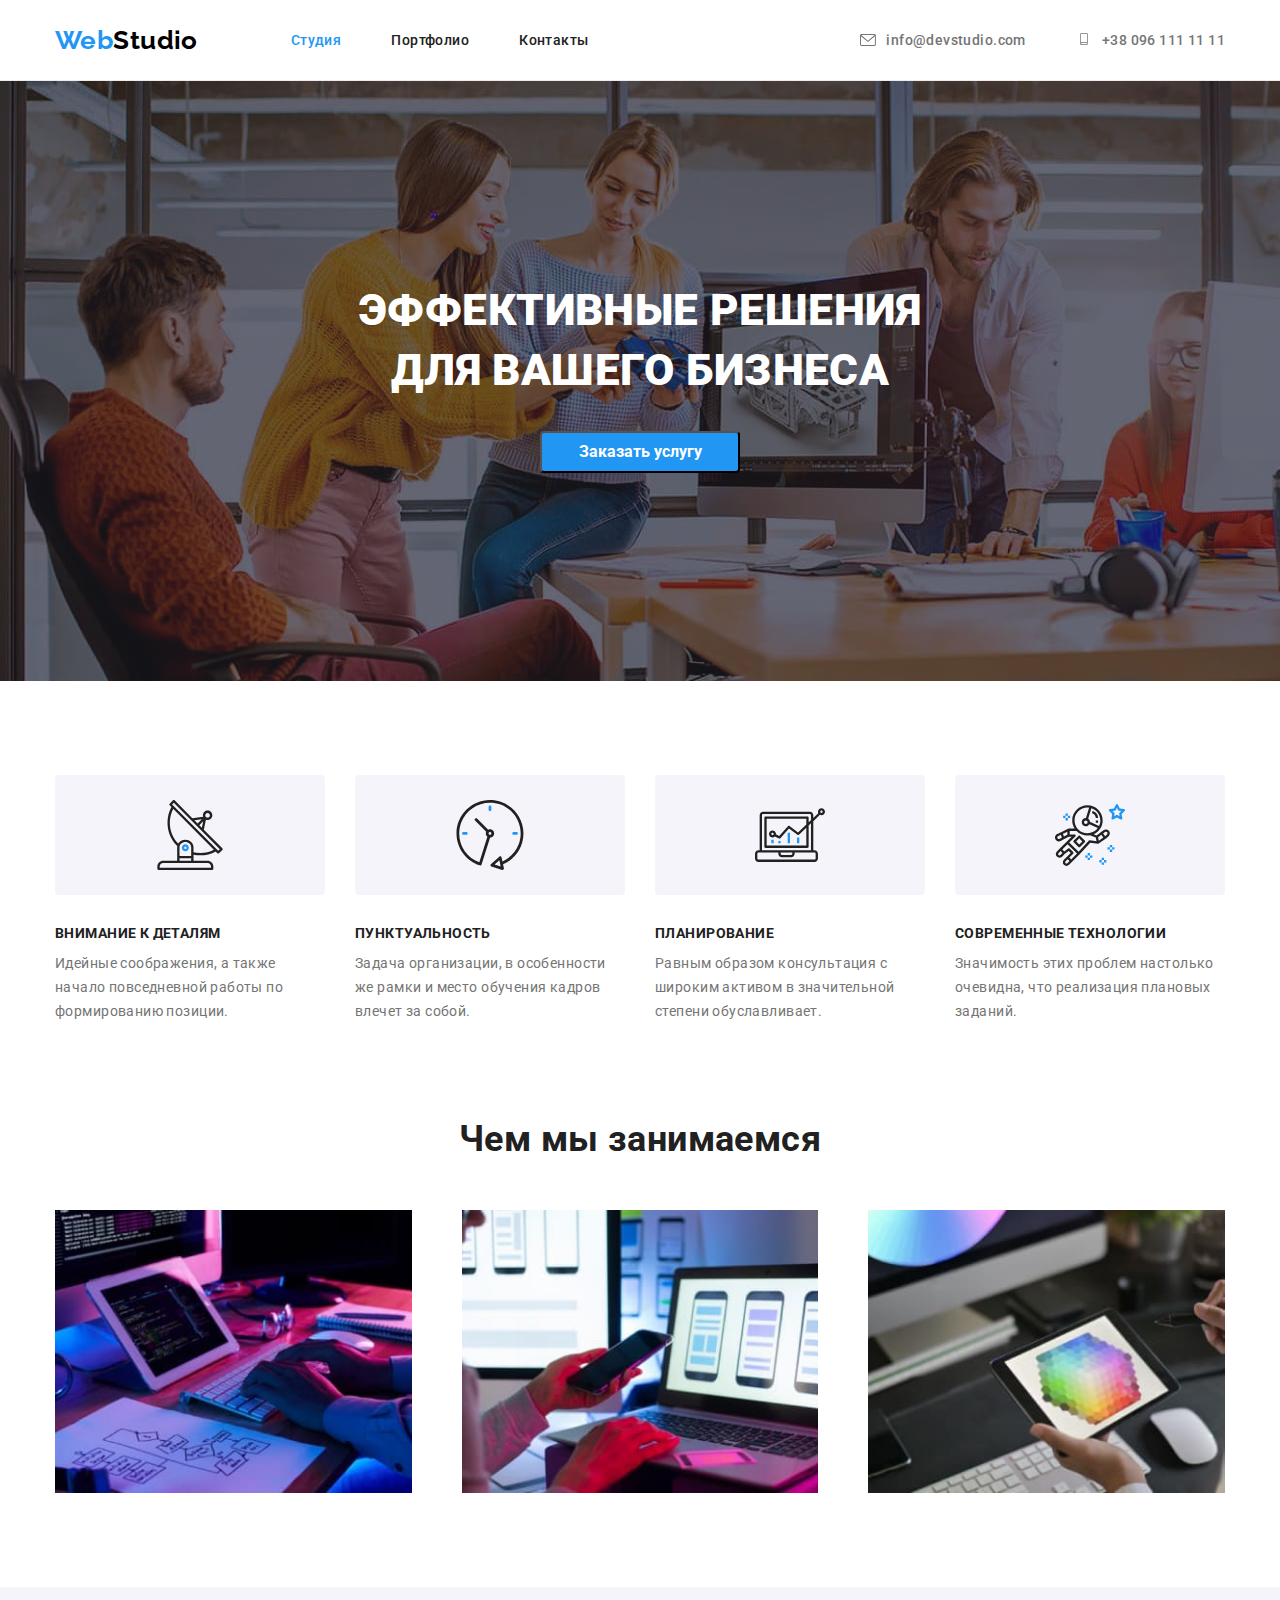
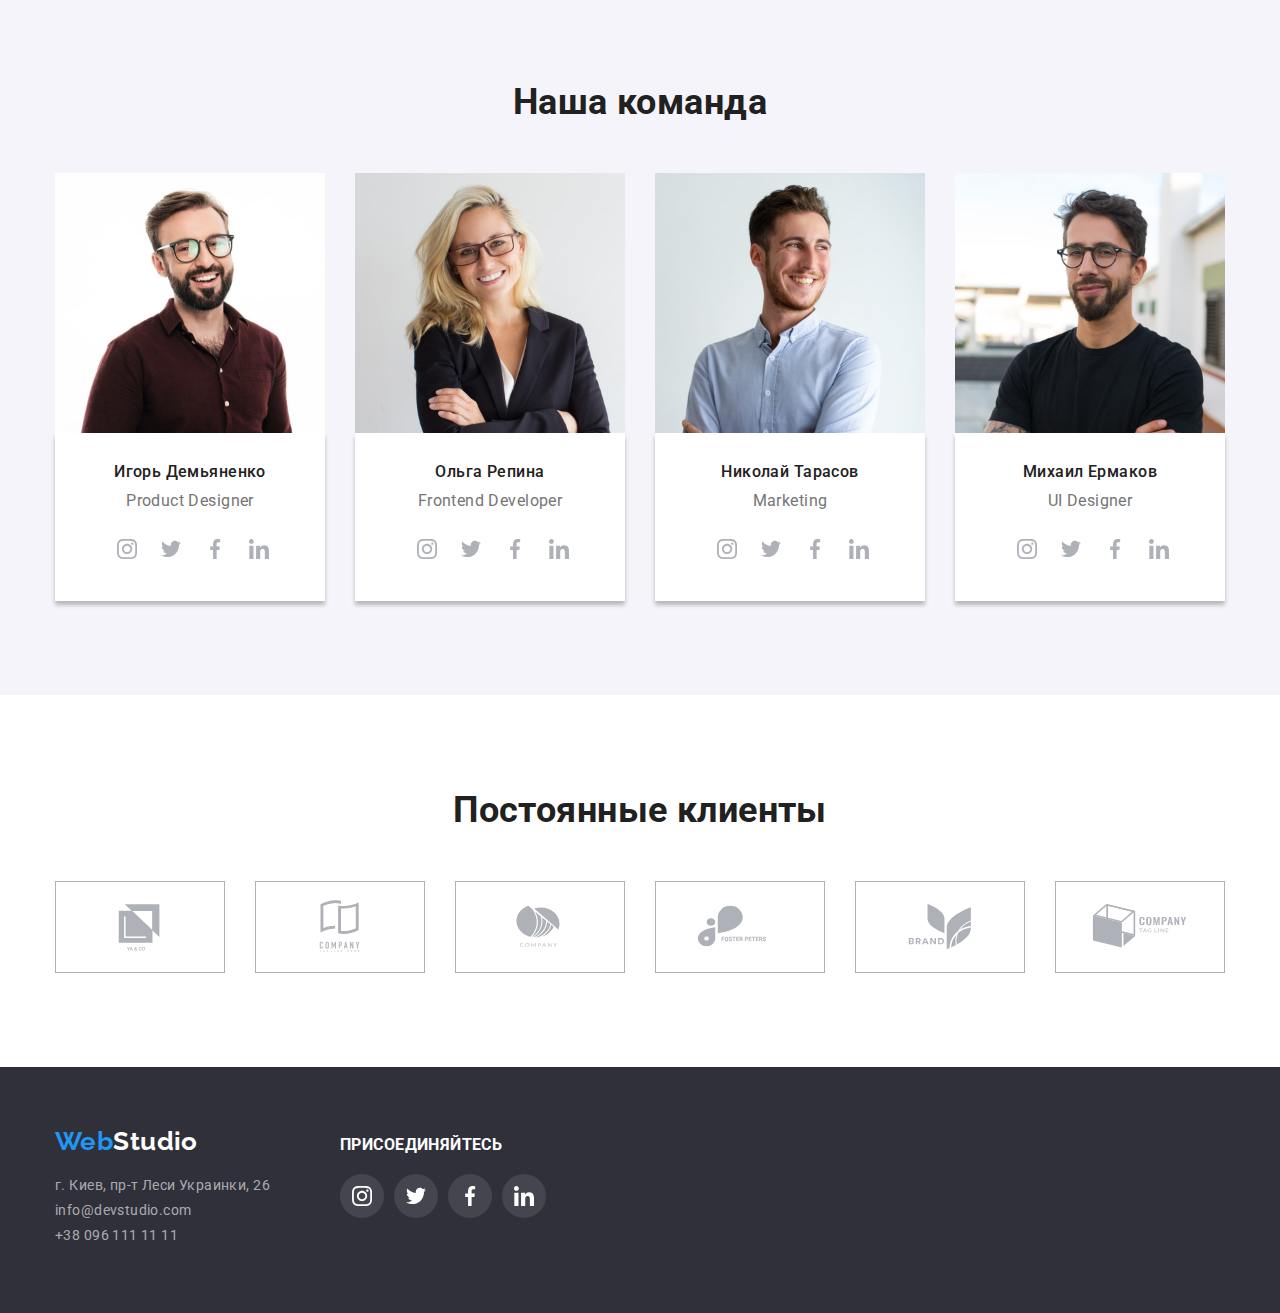
==== commit 836b3860: "исправление футера убрала лишний класс с контейнер" ====
--- a/index.html
+++ b/index.html
@@ -377,7 +377,7 @@
         
             <footer class="footer">
                 <div class="conteiner footer-conteiner">
-                <div class="conteiner footer-first">
+                <div class=" footer-first">
                     <a href="/" class="footer-logo"><span class="logo-color">Web</span>Studio</a>
                     <address class="address">
                         <span class="footer-link">г. Киев, пр-т Леси Украинки, 26</span>
--- a/css/style.css
+++ b/css/style.css
@@ -67,18 +67,20 @@
   padding-left: 0px;
   list-style: none;
   margin: 0 0 0 auto;
-}
-
-.user {
-  display: flex;
-  align-items: center;
   color: var(--primary-text-color);
   fill: var(--primary-text-color);
+}
+
+.user {
+  display: flex;
+  align-items: center;
+  color: var(--primary-text-color);
   font-weight: 500;
   font-size: 14px;
   padding-top: 32px;
   padding-bottom: 32px;
   text-decoration: none;
+  fill: currentColor;
 }
 
 .link-header {
@@ -93,8 +95,8 @@
   height: 12px;
   margin-right: 10px;
 }
-.user:hover {
-  fill: var(--accent);
+.user:hover,
+.user:focus {
   color: var(--accent);
 }
 /* Навигация */
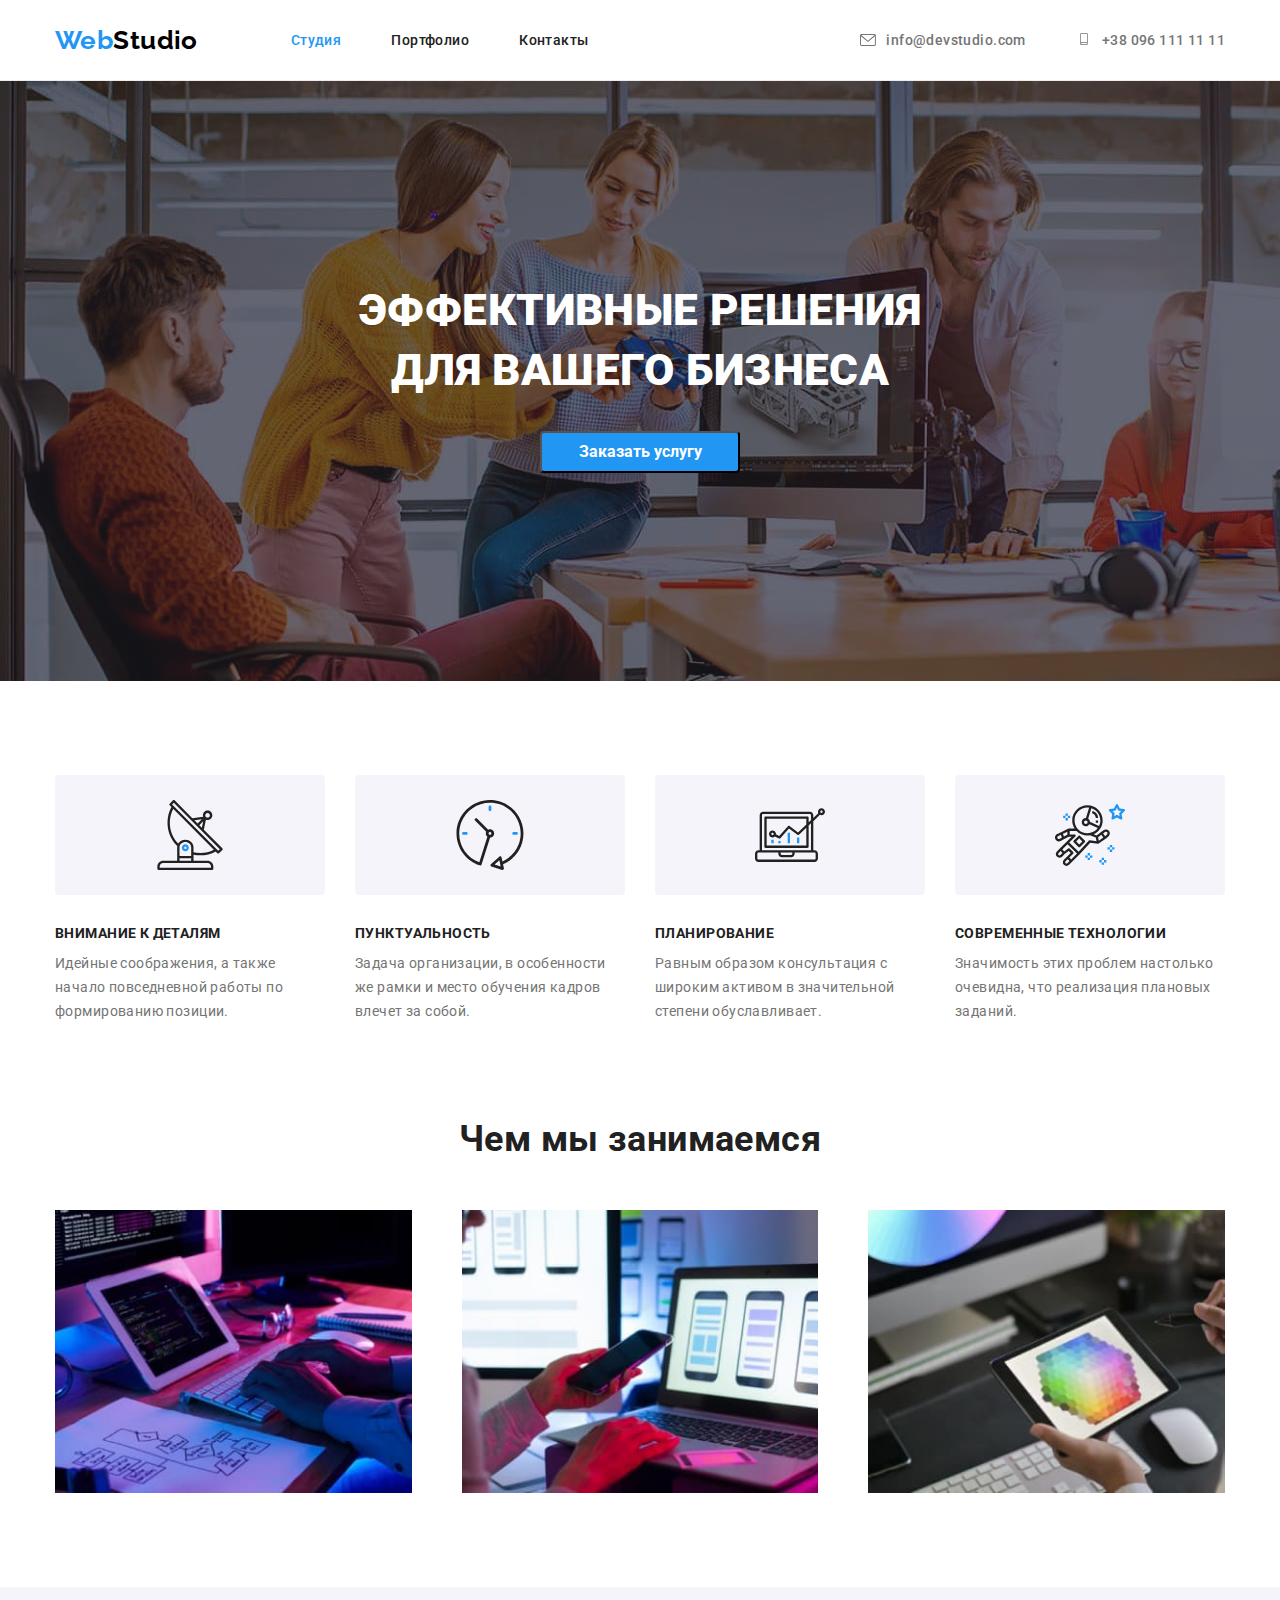
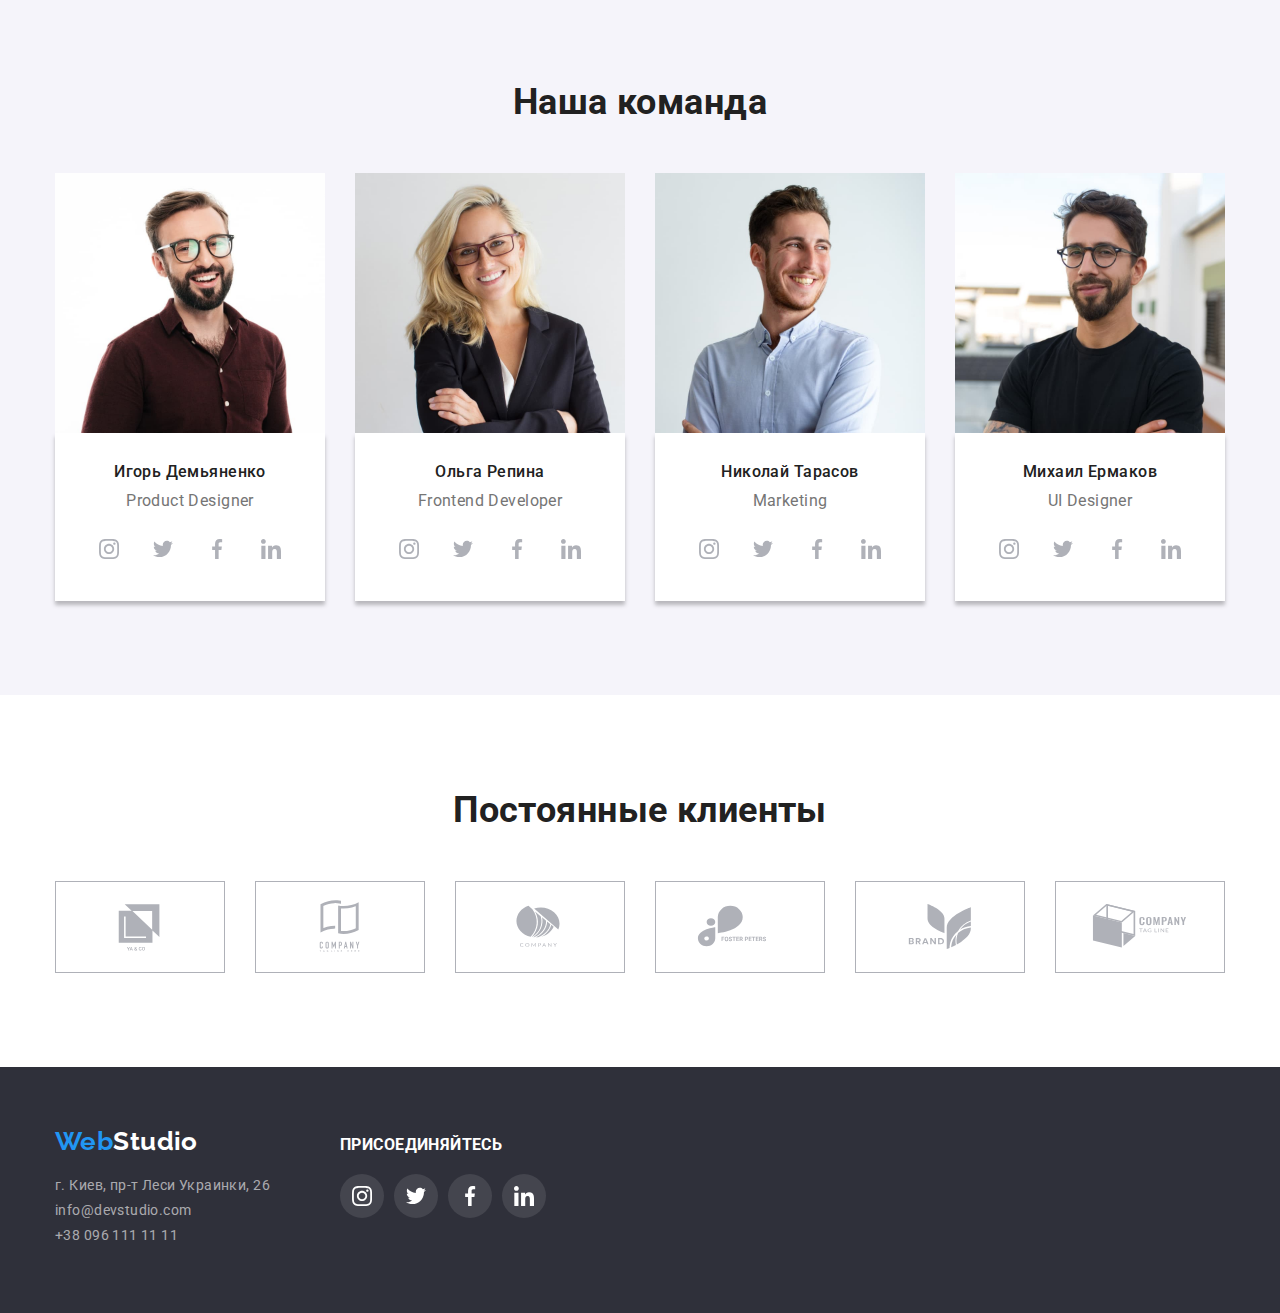
==== commit 87646b36: "состояние ховера/фокуса нужно стилизировать не для тега ли, а для кнопки" ====
--- a/index.html
+++ b/index.html
@@ -165,21 +165,21 @@
                                                 </svg>
                                             </a>
                                         </li>
-                                        <li>
+                                        <li class="team-child">
                                             <a href="" class="soc-link">
                                                 <svg class="team-icon">
                                                     <use href="./images/sprite.svg#icon-twitter"></use>
                                                 </svg>
                                             </a>
                                         </li>
-                                        <li>
+                                        <li class="team-child">
                                             <a href="" class="soc-link">
                                                 <svg class="team-icon">
                                                     <use href="./images/sprite.svg#icon-facebook"></use>
                                                 </svg>
                                             </a>
                                         </li>
-                                        <li>
+                                        <li class="team-child">
                                             <a href="" class="soc-link">
                                                 <svg class="team-icon">
                                                     <use href="./images/sprite.svg#icon-linkedin"></use>
@@ -197,28 +197,28 @@
                                     <h3 class="name">Ольга Репина</h3>
                                     <p class="post">Frontend Developer</p>
                                     <ul class="team-soc">
-                                        <li>
+                                        <li class="team-child">
                                             <a href="" class="soc-link">
                                                 <svg class="team-icon">
                                                     <use href="./images/sprite.svg#icon-instagram"></use>
                                                 </svg>
                                             </a>
                                         </li>
-                                        <li>
+                                        <li class="team-child">
                                             <a href="" class="soc-link">
                                                 <svg class="team-icon">
                                                     <use href="./images/sprite.svg#icon-twitter"></use>
                                                 </svg>
                                             </a>
                                         </li>
-                                        <li>
+                                        <li class="team-child">
                                             <a href="" class="soc-link">
                                                 <svg class="team-icon">
                                                     <use href="./images/sprite.svg#icon-facebook"></use>
                                                 </svg>
                                             </a>
                                         </li>
-                                        <li>
+                                        <li class="team-child">
                                             <a href="" class="soc-link">
                                                 <svg class="team-icon">
                                                     <use href="./images/sprite.svg#icon-linkedin"></use>
@@ -237,28 +237,28 @@
                                     <h3 class="name">Николай Тарасов</h3>
                                     <p class="post">Marketing</p>
                                     <ul class="team-soc">
-                                        <li>
+                                        <li class="team-child">
                                             <a href="" class="soc-link">
                                                 <svg class="team-icon">
                                                     <use href="./images/sprite.svg#icon-instagram"></use>
                                                 </svg>
                                             </a>
                                         </li>
-                                        <li>
+                                        <li class="team-child">
                                             <a href="" class="soc-link">
                                                 <svg class="team-icon">
                                                     <use href="./images/sprite.svg#icon-twitter"></use>
                                                 </svg>
                                             </a>
                                         </li>
-                                        <li>
+                                        <li class="team-child">
                                             <a href="" class="soc-link">
                                                 <svg class="team-icon">
                                                     <use href="./images/sprite.svg#icon-facebook"></use>
                                                 </svg>
                                             </a>
                                         </li>
-                                        <li>
+                                        <li class="team-child">
                                             <a href="" class="soc-link">
                                                 <svg class="team-icon">
                                                     <use href="./images/sprite.svg#icon-linkedin"></use>
@@ -275,28 +275,28 @@
                                     <h3 class="name">Михаил Ермаков</h3>
                                     <p class="post">UI Designer</p>
                                     <ul class="team-soc">
-                                        <li>
+                                        <li class="team-child">
                                             <a href=""class="soc-link">
                                                 <svg class="team-icon">
                                                     <use href="./images/sprite.svg#icon-instagram"></use>
                                                 </svg>
                                             </a>
                                         </li>
-                                        <li>
+                                        <li class="team-child">
                                             <a href="" class="soc-link">
                                                 <svg class="team-icon">
                                                     <use href="./images/sprite.svg#icon-twitter"></use>
                                                 </svg>
                                             </a>
                                         </li>
-                                        <li>
+                                        <li class="team-child">
                                             <a href="" class="soc-link">
                                                 <svg class="team-icon">
                                                     <use href="./images/sprite.svg#icon-facebook"></use>
                                                 </svg>
                                             </a>
                                         </li>
-                                        <li>
+                                        <li class="team-child">
                                             <a href="" class="soc-link">
                                                 <svg class="team-icon">
                                                     <use href="./images/sprite.svg#icon-linkedin"></use>
--- a/css/style.css
+++ b/css/style.css
@@ -313,9 +313,15 @@
 .team-soc {
   display: flex;
   align-items: center;
+  justify-content: center;
   list-style: none;
   margin: 16px 0 0 0;
-}
+  padding: 0;
+}
+.team-link {
+  margin-left: 10px;
+}
+
 .team-icon {
   width: 20px;
   height: 20px;
@@ -331,7 +337,12 @@
 }
 .team-child {
   background-color: white;
-}
+  margin-left: 10px;
+}
+.team-child:first-child {
+  margin-left: 0;
+}
+
 .soc-link:hover,
 .soc-link:focus {
   fill: #ffffff;
@@ -488,6 +499,7 @@
 .filtr:focus {
   background-color: var(--accent);
   color: #ffffff;
+  box-shadow: 0 4px 4px 0 rgba(0, 0, 0, 0.25);
 }
 .card-cont > .title {
   color: var(--title-text-color);
@@ -520,15 +532,15 @@
   margin-left: -30px;
   margin-top: -30px;
 }
-.filtrs:hover {
+.links {
+  text-decoration: none;
+}
+.links:hover,
+.links:focus {
   box-shadow: 0 4px 4px 0 rgba(0, 0, 0, 0.25);
 }
-.portfolio-button:hover,
-.portfolio-button:focus {
-  box-shadow: 0 4px 4px 0 rgba(0, 0, 0, 0.25);
-}
+
 .second > .filtrs {
-  flex-basis: calc(100% / 3-30px);
   margin-left: 30px;
   margin-top: 30px;
 }
@@ -542,6 +554,3 @@
 .card-cont > .title {
   margin: 0 0 4px 0;
 }
-.links {
-  text-decoration: none;
-}
